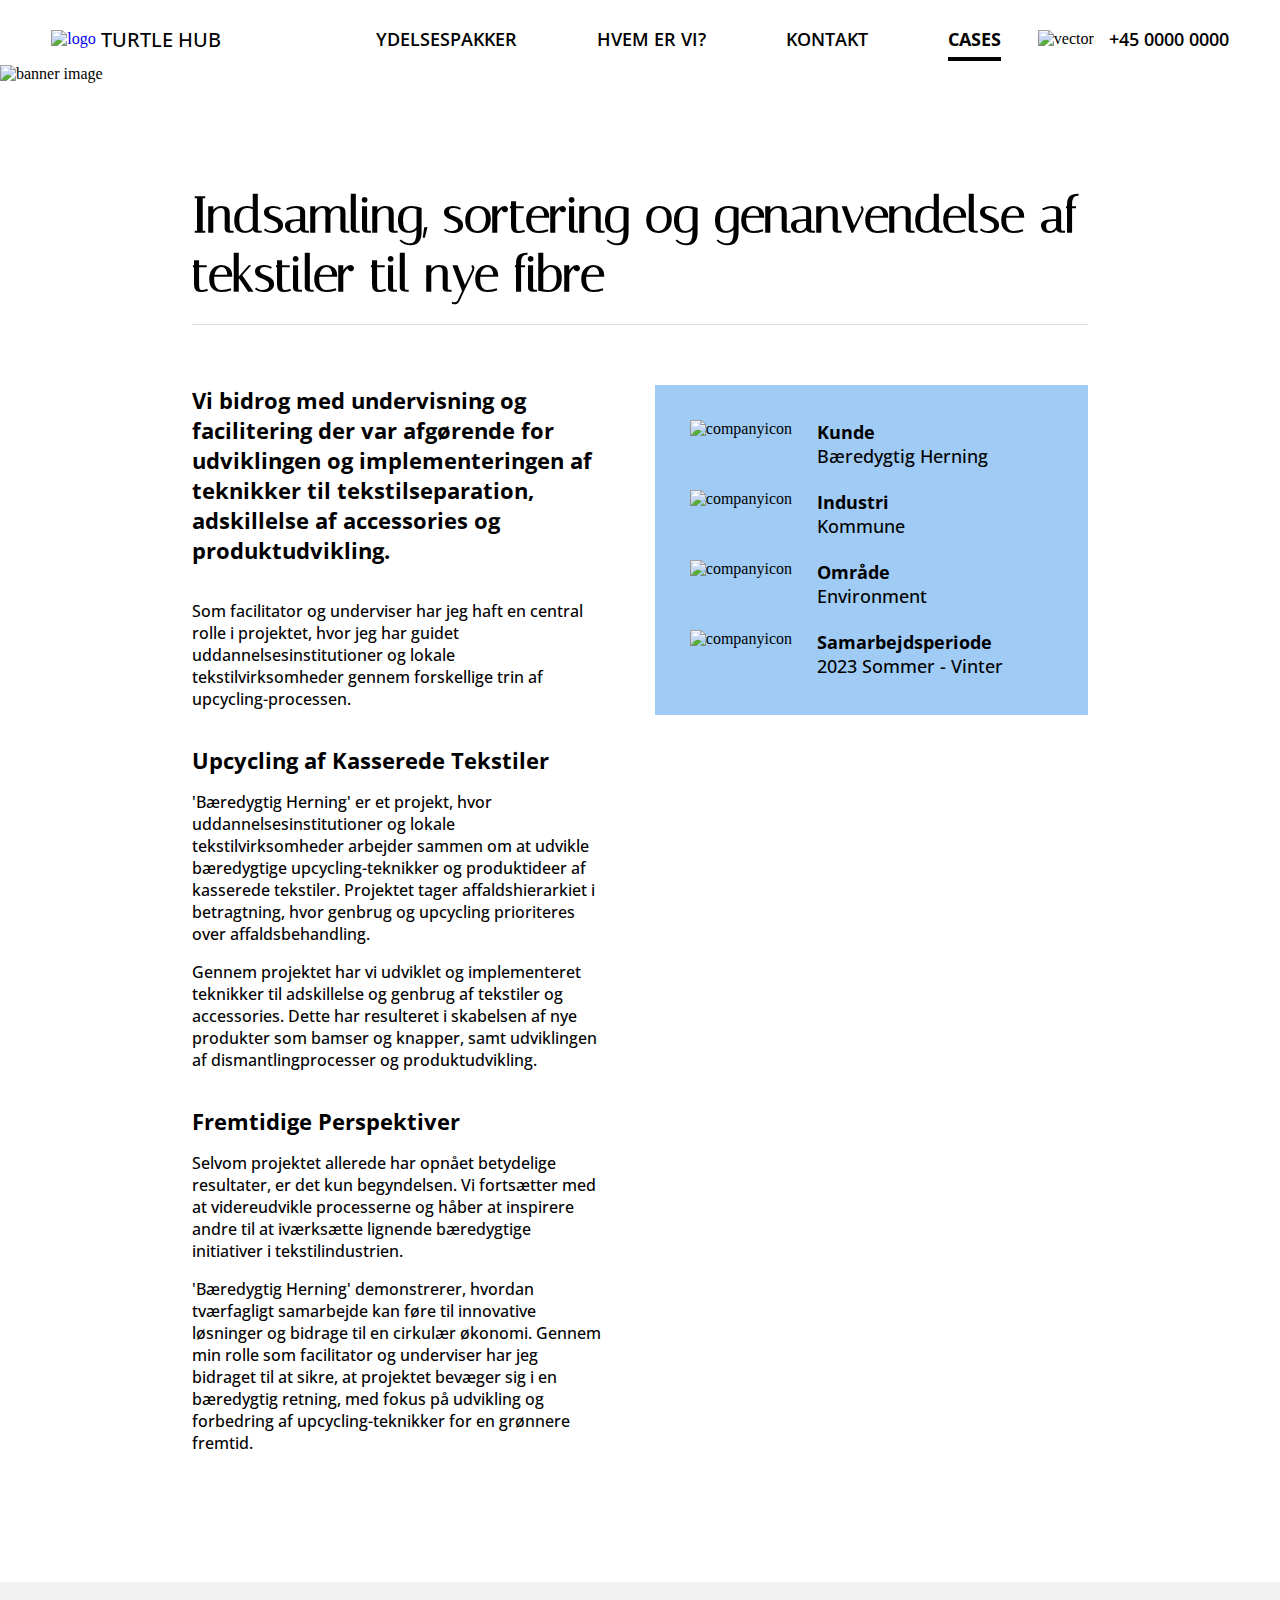
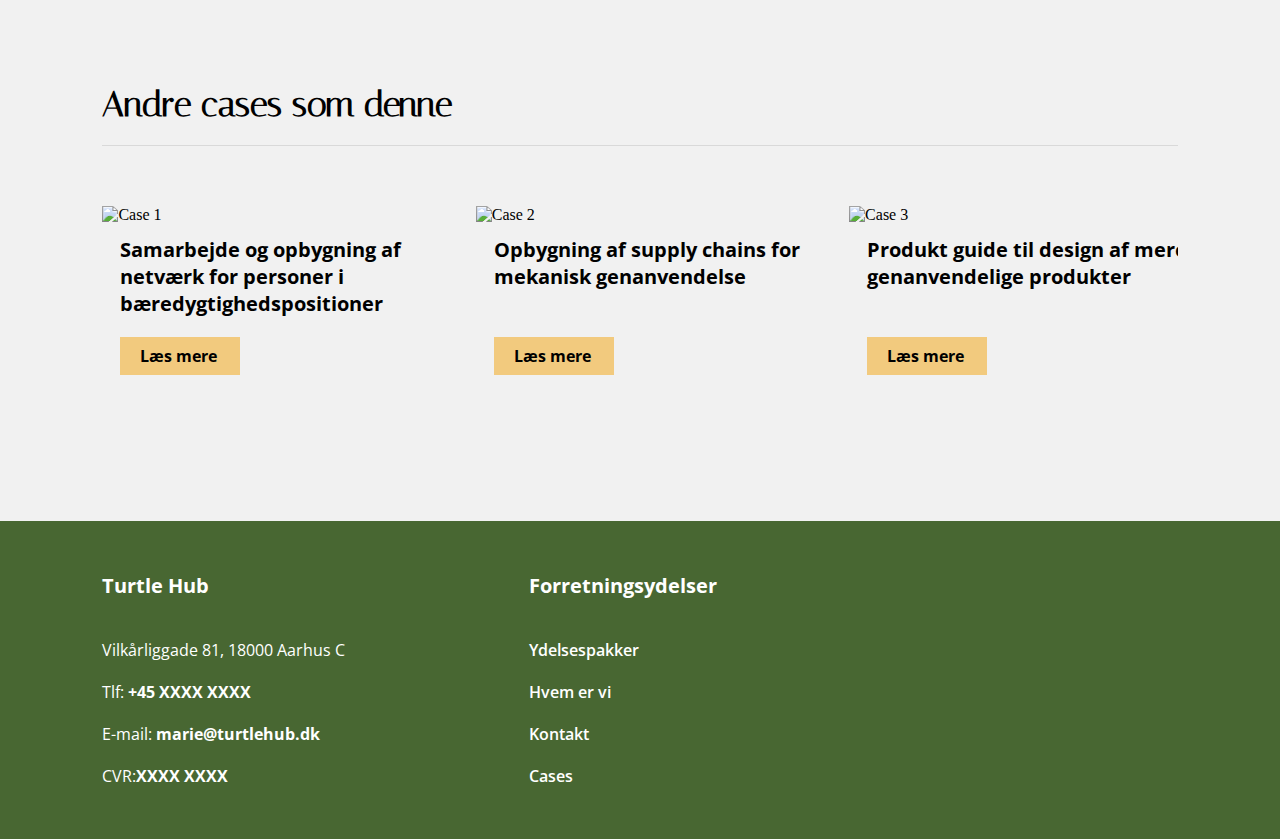
==== case.html @ 4861bdff "først upload" ====
<!DOCTYPE html>
<html lang="en">
    <head>
        <meta charset="UTF-8">
        <meta name="viewport" content="width=device-width, initial-scale=1.0">
        <link rel="stylesheet" href="style.css">
        <script src="script.js" defer></script>
    
        <link rel="stylesheet" href="https://cdnjs.cloudflare.com/ajax/libs/font-awesome/6.2.0/css/all.min.css">
        <link href="https://fonts.googleapis.com/css2?family=Julius+Sans+One&family=Open+Sans:ital,wght@0,300..800;1,300..800&display=swap" rel="stylesheet">
        <link href="https://fonts.googleapis.com/css2?family=Italiana&display=swap" 
        rel="stylesheet"type="text/css">
        <title>Document</title>
    </head>
<body>
    <nav>
        <div class="navbar">
            <div class="nav-img-p">
                <a href="index.html"> <img src="img/turtle.png" alt="logo"></a>
                <p class="logo-name">TURTLE HUB</p>
            </div>
            <ul class="menulinks">
                <li><a href="ydelsepakker.html">YDELSESPAKKER</a></li>
                <li><a href="hvem-er-vi.html">HVEM ER VI?</a></li>
                <li><a href="kontakt.html">KONTAKT</a></li>
                <li><a href="vores-cases.html" class="active">CASES</a></li>
            </ul>
            <div class="nav-img-p number">
                <a> <img  src="img/Vector.png" alt="vector"></a>
                <li><a class="nav-tlf">+45 0000 0000</a></li>
            </div>
            <div class="burger-menu">
                <div class="burger-icon">&#9776;</div>
                <div class="close-icon">&times;</div>
            </div>
        </div>
    </nav>

    
    <div class="banner"> <!-- banner -->
        <img src="img/banner2.png" alt="banner image">
    </div>

<div class="indhold">
    <div>
        <div class="hoved-overskrift extra-margin">
            <h1>Indsamling, sortering og genanvendelse 
                af tekstiler til nye fibre</h1>
        </div>
    
        <div class="artikelboks"> <!-- artikel boks -->
            <div class="artikeltext">
                <p class="undertitel">Vi bidrog med undervisning og facilitering der var afgørende for 
                    udviklingen og implementeringen af teknikker til tekstilseparation, adskillelse af accessories 
                    og produktudvikling.
                </p>
                <div class="tekst1">
                    <p>Som facilitator og underviser har jeg haft en central rolle i projektet, hvor jeg har guidet 
                        uddannelsesinstitutioner og lokale tekstilvirksomheder gennem forskellige trin af 
                        upcycling-processen. 
                    </p>
                </div>
                
                <div class="tekst1">
                    <p class="undertitel">Upcycling af Kasserede Tekstiler</p>
                    <p>'Bæredygtig Herning' er et projekt, hvor uddannelsesinstitutioner og lokale tekstilvirksomheder arbejder 
                        sammen om at udvikle bæredygtige upcycling-teknikker og produktideer af kasserede tekstiler. 
                        Projektet tager affaldshierarkiet i betragtning, hvor genbrug og upcycling prioriteres over affaldsbehandling.
                    </p>
                    <p>Gennem projektet har vi udviklet og implementeret teknikker til adskillelse og genbrug af tekstiler og 
                        accessories. Dette har resulteret i skabelsen af nye produkter som bamser og knapper, samt udviklingen af 
                        dismantlingprocesser og produktudvikling.
                    </p>
                </div>

                <div class="tekst1">
                    <p class="undertitel">Fremtidige Perspektiver</p>
                    <p>Selvom projektet allerede har opnået betydelige resultater, er det kun begyndelsen. Vi fortsætter med at 
                        videreudvikle processerne og håber at inspirere andre til at iværksætte lignende bæredygtige initiativer 
                        i tekstilindustrien.
                    </p>
                    <p>'Bæredygtig Herning' demonstrerer, hvordan tværfagligt samarbejde kan føre til innovative løsninger og 
                        bidrage til en cirkulær økonomi. Gennem min rolle som facilitator og underviser har jeg bidraget til at 
                        sikre, at projektet bevæger sig i en bæredygtig retning, med fokus på udvikling og forbedring af 
                        upcycling-teknikker for en grønnere fremtid.
                    </p>
                </div>
            </div>
    
            <div class="caseoversigt">
                <div class="icony">
                    <img src="img/company.png" alt="companyicon">
                    <div>
                        <p class="text-bold">Kunde</p>
                        <p>Bæredygtig Herning</p>
                    </div>
                </div>
                <div class="icony">
                    <img src="img/person.png" alt="companyicon">
                    <div>
                        <p class="text-bold"> Industri</p>
                        <p>Kommune</p>
                    </div>
                </div>
        
                <div class="icony">
                    <img src="img/planets.png" alt="companyicon">
                    <div>
                        <p class="text-bold">Område</p>
                        <p>Environment</p>
                    </div>
                </div>
        
                <div class="icony">
                    <img src="img/time.png" alt="companyicon">
                    <div>
                        <p class="text-bold">Samarbejdsperiode</p>
                        <p>2023 Sommer - Vinter</p>
                    </div>
                </div>
            </div>
        </div>
    </div>
</div>

<div class="info-box"> <!-- andre cases som denne -->
    <div class="hoved-overskrift mindrefont extra-margin">
        <h1>Andre cases som denne</h1>
    </div>

    <div class="small-cases-container">
        
        <div class="little-case-box">
            <img src="img/caseimg1.png" alt="Case 1">
            <div class="cases-textbox small-casebox">
                <p class="box_overskrift">Samarbejde og 
                    opbygning af netværk for personer i 
                    bæredygtighedspositioner</p>
                <a class="læsmere_knap" href="#">Læs mere</a>
            </div>
        </div>

        <div class="little-case-box">
            <img src="img/caseimg2.png" alt="Case 2">
            <div class="cases-textbox small-casebox">
                <p class="box_overskrift">Opbygning af supply 
                    chains for mekanisk genanvendelse</p>
                <a class="læsmere_knap" href="#">Læs mere</a>
            </div>
        </div>

        <div class="little-case-box">
            <img src="img/caseimg3.png" alt="Case 3">
            <div class="cases-textbox small-casebox">
                <p class="box_overskrift">Produkt guide 
                    til design af mere genanvendelige produkter</p>
                <a class="læsmere_knap" href="#">Læs mere</a>
            </div>
        </div>

        <div class="little-case-box">
            <img src="img/caseimg4.png" alt="Case 4">
            <div class="cases-textbox small-casebox">
                <p class="box_overskrift">LCA analyse skaber baseline 
                    for udvikling mod ressource-besparende produkter.</p>
                <a class="læsmere_knap" href="#">Læs mere</a>
            </div>
        </div>

        <div class="little-case-box">
            <img src="img/caseimg5.png" alt="Case 5">
            <div class="cases-textbox small-casebox">
                <p class="box_overskrift">Mapping af supply chain - 
                    opbygning og community building af netværk i Danmark.</p>
                <a class="læsmere_knap" href="#">Læs mere</a>
            </div>
        </div>
    </div>
</div>

<footer>
    <div class="infohvem">
        <p> Turtle Hub </p>
        <ul class="menulinks-nav">
            <li>Vilkårliggade 81, 18000 Aarhus C</li>
            <li>Tlf: <span class="bold">+45 XXXX XXXX</span></li>
            <li>E-mail: <span class="bold">marie@turtlehub.dk</span></li>
            <li>CVR:<span class="bold">XXXX XXXX</span></li>
        </ul>
    </div>
    <div class="infohvem">
        <p>Forretningsydelser </p>
        <ul class="menulinks-nav">
            <li> <a href="ydelsepakker.html">Ydelsespakker</a></li>
            <li> <a href="hvem-er-vi.html">Hvem er vi</a></li>
            <li> <a href="kontakt.html">Kontakt</a></li>
            <li> <a href="vores-cases.html">Cases</a></li>
    </div>
    <div class="noci">
        <img src="img/insta.png" alt="">
        <img src="img/lindin.png" alt="">
    </div>  
</footer>

</body>
</html>
---- style.css ----
/*----------------------
-------GENERELT---------
----------------------*/
*{
    text-decoration: none;
    margin:0;
    padding: 0;
}
html, body {
    margin: 0;
    padding: 0;
    width: 100%;
    height: 100%;
    min-width:320px;
}

.indhold{
    display: flex;
    flex-direction: column;
    justify-content: center;
    margin: 8% 15% 10%;
    gap:160px;
}

.hoved-overskrift {
   border-bottom:1px solid #D9D9D9;
   padding-bottom:20px;
}

/*----------------------
---GENEREL TYPOGRAFI----
----------------------*/

.hoved-overskrift h1 {
    font-size: 50px;
}

p {
    font-family:"Open Sans", sans-serif;
    font-size:16px;
    font-weight: 500;
}

h1 {
    font-family:"Italiana", sans-serif;
}

#input-form p, #input-form h2 {
    font-family:"Open Sans", sans-serif;
}

.content p {
    font-size:20px;
    font-weight: bold;
    font-family:"Open Sans", sans-serif;
} 

.nav-img-p p {
    font-size: 20px;
}

/*----------------------
-------NAVIGATION-------
----------------------*/

.navbar{
    margin-top: 1%;
    display: flex;
    align-items: center;
    justify-content: space-between;
    padding: 1% 4%;
}

.nav-img-p {
    display:flex;
    align-items: center;
    gap:5px;
}

.nav-img-p a img {
    height:auto;

}

.navbar li{
    list-style: none;
    display: inline-block;
}

.navbar li a{
    font-size: 18px;
    font-weight: bold;
    color: black;
    font-family:"Open Sans", sans-serif;
    font-weight: 600;
}

.menulinks {
    display: flex;
    gap:80px;
    margin-left:10%;
}

.nav-tlf {
    font-weight: 700;
}

.burger-menu{
    display: none;
}

/* Hide the checkbox by default */

.number {
    gap:15px;
}

.number img {
    display: flex;
    align-items: center;
}

.menulinks a.active {
    position: relative;
    font-weight: bold;
}

.menulinks a.active::after {
    content: '';
    display: block;
    width: 100%;
    height: 1mm;
    background-color: currentColor;
    position: absolute;
    bottom: -10px;
}

/*----------------------
-------FOOTER-----------
----------------------*/
footer {
    background-color: #486732;
    display: flex;
    justify-content: space-between;
    padding: 4% 8%;
    align-items: center;
}

.infohvem {
    color: white;
    display: flex;
    flex-direction: column;
    gap:40px;
    align-self: flex-start;
}

.infohvem p {
    font-size: 20px;
    font-weight: 700;
}

.infohvem li{
    list-style: none;
    display: inline-block;
    font-family:"Open Sans", sans-serif;
}

.infohvem li a{
    font-size: 16px;
    font-weight: bold;
    font-family:"Open Sans", sans-serif;
    font-weight: 600;
    color: white;
}

.menulinks-nav {
    display: flex;
    flex-direction: column;
    gap:20px;
}

.noci img{
    width: 60px;
    height:auto;
}

.noci {
    display: flex;
    height:60px;
    gap:50px;
    padding:auto 0;
    margin-right:10%;
}

.bold {
    font-weight: 700;
}



/*---------------------------
-------Subscription Box------
-----------------------------*/

.input-title {
    margin-bottom: 30px;
    font-size: 25px;
    display: flex;
    justify-content: center
}

#input-form {
    display: flex;
    flex-direction: column;
    padding: 8% 20% 10%;
    background-color: #F1F1F1;
    gap:20px;
}

.input-name {
    display: flex;
    flex-direction: column;
    width:calc(50% - 47px);
    gap:8px;
}

.input-other {
    display: flex;
    flex-direction: column;
    gap:8px;
}

.input-group {
    display: flex;
    flex-direction: column;
}

.input-group label {
    font-size: 16px;
    margin-bottom: 5px;
}

.label-inline {
    flex-direction: row;
    gap:70px;
}

.send-field {
    display: flex;
    flex-direction: row;
    gap:10px;
    align-items: flex-end
}

input[type='text'] {
    width: 100%;
}

.input-group input[type="email"] {
    max-width: 100%;
}

.input-group textarea {
    height: 100px;
    max-width:100%;
    resize: none;
}

.input-group input[type="text"],
.input-group input[type="email"],
.input-group textarea {
    height: 25px;
    padding: 10px;
    border: 1px solid #ccc;
    border-radius: 5px;
    font-size: 16px;
    transition: border-color 0.3s ease; /* Add transition effect */
}

.clear-button {
    padding: 8px 34px;
    font-size: 20px;
    background-color: #F2CA7E;
    cursor: pointer;
    border: 1px solid #ccc;
    width:120px;
    font-weight: bold;
    font-family: "Open Sans", sans-serif;
}

/*----------------------
-------FORSIDE----------
----------------------*/

.extra-margin {
    margin-bottom:60px;
}

.info-box {
    width: 100%;
    background-color: #F1F1F1;
    padding: 8% 8% 10%;  /* andre cases/pakker som denne */
    margin-top: 20px;
    box-sizing: border-box;
    display: flex;
    flex-direction: column;
}

.forside-pakker {
    background-color: white;
    padding: 0;
}

.banner {
    width: 100%;
    height: auto;
    display: flex;
    justify-content: flex-start;
    align-items: center;
}

.banner img {
    width: 100%;
    height: auto;
    max-width: 100%;
}

.banner-text {
    display: flex;
    flex-direction: column;
    margin-left:10%;
    position: absolute;
    text-align: flex-start;
    font-family: "Open Sans", sans-serif;
    color: white;
}

.banner-text h1 {
    font-size: 4vw; /* Responsive font size */
    font-weight: 700;
}

.banner-text p {
    font-size: 2vw; /* Responsive font size */
    font-weight: 700;
}

.kundeliste {
    width: 100%;
    height: auto;
    display: flex;
    flex-direction: column;
    justify-content: center;
    align-items: center;
    gap:50px;
    background-color: #F1F1F1;
    padding:8% 15% 10%;
    box-sizing: border-box;
}

.kundetext h1 {
    font-family:"Italiana", sans-serif;
    font-size: 35px;
}

.firmalogoer {
    display: flex;
    flex-wrap: wrap; /* Allow items to wrap */
    justify-content: center; /* Center items horizontally */
    gap: 40px;
}

.firmalogoer img {
    height:60px;
    width:auto;
}

.video-boks{
    width: 100%;
}

.video-boks video {
    width: 100%;
    height: auto;
    max-width: 100%;
}

.kunder{
    width: 100%;
}

.portraitboks{
    display: flex;
    gap:60px;
    align-items: center;
}

.portrait-picture {
    height:auto;
    width: 307px;
}

.esg-picture {
    width:40%;
}

.esgboks {
    display:flex;
    gap:40px;
    align-items: center;
}

.tekst1 {
    display: flex;
    flex-direction: column;
    gap:16px;
}

.tekst1 h1{
    font-size: 35px;
}

.portrait-text {
    margin-right: 6%;
}

.point-list {
    padding-left: 20px;
    width:100%;
    max-width:100%;
}

.point-list li {
    font-family: "Open Sans", sans-serif;
    margin-bottom: 10px;
}

/*----------------------
-------KONTAKT----------
----------------------*/

.kontakt-tekst p{
    font-size:20px;
}

.text-bold {
    font-weight: 700;
}

.kontaktbox {
    display:flex;
    gap:80px;
    align-items: center;
    justify-content: center;
}

.kontakt-indhold {
    display:flex;
    flex-direction: column;
    gap:60px;
}

/*----------------------
-------HVEM ER VI-------
----------------------*/

.centered {
    display: flex;
    justify-content: center;
}

.mindrefont h1 {
    font-size: 35px;
}
.smolbillede1{
    width:30vw;
}
.smolbillede {
   display: none;
}

.hvemerjeg {
    display:flex;
    gap:40px;
    align-items: center;
}

.sporgsmaalbokse{
    align-items: center;
    display: flex;
    justify-content: center;
    font-family:"Italiana", sans-serif;
    font-size: 50px;
}

.Typisk{
    font-size: 50px;
}

.sprogsmaalwrapper {
    display: flex;
    justify-content: center;
    gap:60px;
    padding: 25px;
}

.sporgsmaalbokse1, .sporgsmaalbokse2, .sporgsmaalbokse3, .sporgsmaalbokse4 {
    perspective: 1000px;
    padding: 0;
    display: flex;
    justify-content: center;
    align-items: center;
    position: relative;
    margin: 2%;
    padding: 5%;
    width: 200px;  /* Set a fixed width */
    height: 100px; /* Set a fixed height */
}

.front, .back {
    position: absolute;
    backface-visibility: hidden;
    transition: transform 0.6s;
    width: 100%;
    height: 100%;
    display: flex;
    justify-content: center;
    align-items: center;
    padding: 20px;
    box-sizing: border-box;
    font-family:"Open Sans", sans-serif;
    font-size: 20px;
}

.front {
    transform: rotateY(0deg);
    font-weight: 700;
}

.back {
    transform: rotateY(180deg);
    display: flex;
    justify-content: center;
    align-items: center;
}

.sporgsmaalbokse1:hover .front, .sporgsmaalbokse2:hover .front, .sporgsmaalbokse3:hover .front, .sporgsmaalbokse4:hover .front {
    transform: rotateY(180deg);
}

.sporgsmaalbokse1:hover .back, .sporgsmaalbokse2:hover .back, .sporgsmaalbokse3:hover .back, .sporgsmaalbokse4:hover .back {
    transform: rotateY(0deg);
}

.sporgsmaalbokse1 .front, .sporgsmaalbokse3 .front {
    background-color: #9FCBF4;
}

.sporgsmaalbokse2 .front, .sporgsmaalbokse4 .front {
    background-color: #F2CA7E;
}

.sporgsmaalbokse1 .back, .sporgsmaalbokse3 .back {
    background-color: #9FCBF4;
}

.sporgsmaalbokse2 .back, .sporgsmaalbokse4 .back {
    background-color: #F2CA7E;
}

/*----------------------
-------YDELSES PAKKE----
----------------------*/

.pakke-box {
    display: flex;
    justify-content: center;
    align-items: center;
    flex-wrap: wrap;
    width: 100%;
}

.pakke-reverse {
    flex-direction: row-reverse;
}

.venstre-pakke {
    max-width: 100%;
    height: auto;
    margin-right: 5%;
    box-sizing: border-box;
}

.højre-pakke {
    max-width: 100%;
    height: auto;
    margin-left: 5%;
    box-sizing: border-box;
}

.pakke-box-tekst {
    flex: 1;
    box-sizing: border-box;
    overflow: hidden;
    max-width: 40%;
}

.ekstra-margin {
    margin-bottom: 10px;
}

.pakketekst {
    padding-left: 20px;
    margin: 0;
    list-style-type: disc;
    width: 100%;
    box-sizing: border-box;
}

.pakketekst li {
    font-family: "Open Sans", sans-serif;
    margin-bottom: 10px;
}

.pakke-skabelon-text {
    display: flex;
    flex-direction: column;
    padding-bottom:100px;
}

.image-wrapper {
    width: 100%;
}

.squarewrapper {
    display: flex;
    justify-content: space-evenly;
    flex-wrap: wrap;
    margin-top: 50px;
    gap: 50px; /* Adjust gap as needed */
}

.square {
    background-color: #9FCBF4;
    display: flex;
    flex-direction: column;
    justify-content: space-between;
    align-items: center;
    width: calc(25% - 50px); /* Adjust width for 4 boxes per row */
    padding: 15px 20px;
    box-sizing: border-box; /* Include padding in the element's width and height */
}

.square img {
    max-width: 80px; /* Adjust based on your design */
    margin-top: 20px;
}

.square-tekst {
    display: flex;
    flex-direction: column;
    align-items: center;
    text-align: center;
    gap:20px;
}

.bigger-font {
    font-size: 20px;
}

/*----------------------
-------VORES CASES------
----------------------*/

.cases-indhold {
    display: flex;
    flex-direction: column;
    gap:60px;
}

.content {
    display:flex;
    flex-wrap:wrap;
    flex-direction:column;
    gap:60px;
    justify-content:space-around;
}

.content_udvalg {
    flex-direction:row;
}

.big-case-box {
    display: flex;
    flex-direction: column;
    gap: 15px;
    width: 100%; /* Ensure it uses the full width */
    max-width: 350px;
    flex: 1 1 33.33%; /* Adjust this to make all boxes equal width and height */
    box-sizing: border-box;
}

.big-case_picture {
    width: 100%;
    display: flex;
    justify-content: center;
    align-items: center;
    overflow: hidden;
}

.big-case_picture img {
    width: 100%; 
    height: auto; 
}

.cases-textbox {
    display: flex;
    flex-direction: column;
    justify-content: space-between; /* Ensure the button is pushed to the bottom */
    padding: 0px 18px;
    border-left: 2px solid #AFAFAF;
    gap: 10px;
    box-sizing: border-box;
    flex-grow: 1;
}

.box_overskrift {
    font-size: 20px;
    font-weight: bold;
    font-family: "Open Sans", sans-serif;
    flex-grow: 1; 
    margin-bottom: 10px; 
}

.læsmere_knap {
    padding: 8px 20px;
    background-color:#F2CA7E;
    color: black;
    border: none;
    cursor: pointer;
    font-size:16px;
    font-family: "Open Sans", sans-serif;
    font-weight: bold;
    text-decoration: none;
    width:80px;
}


/*----------------------
-----SPECIFIK CASE------
----------------------*/

.undertitel {
    font-size: 22px;
    font-weight: 700;
}

.artikeltext {
    display: flex;
    flex-direction: column;
    gap:35px;
    flex: 1;
}

.artikelboks {
    display: flex;
    gap:50px;
    align-items: flex-start;
}

.icony {
    display: flex; 
    gap:25px;
}

.icony img {
    height:50px;
}

.icony p {
    font-size: 18px;
}

.caseoversigt{
    display: flex;
    flex-direction: column;
    background-color: #9FCBF4;
    padding:35px 85px 35px 35px;
    gap:20px;
}

.small-casebox {
    border: none;
    width: 100%;
    display: flex;
    flex-direction: column;
    justify-content: space-between;
    height:100%;
}

.info-box h2{
    margin: 10px 0;
    margin-left: 40px;
}

.small-cases-container {
    display: flex;
    justify-content: flex-start;  
    overflow-x: auto;  
    flex-wrap: nowrap;
    width: 100%;  
    scroll-snap-type: x mandatory;
    gap: 15px;
}

.little-case-box {
    display: flex;
    flex-direction: column;
    flex: 0 0 33.33%;   
    scroll-snap-align: start;  
    width: calc(30% - 30px); 
    gap: 12px;
    box-sizing: border-box;
    padding-bottom: 18px;
}

.little-case-box img {
    width: 100%; /* Make the image take the full width of the container */
    height: auto; /* Maintain aspect ratio */
}

/*----------------------
--STYLING AF SCROLLBAR--
----------------------*/

.small-cases-container::-webkit-scrollbar {
    height: 8px;
    background-color: #ddd; 
}

.small-cases-container::-webkit-scrollbar-thumb {
    background-color: green;
}

.crying{
    width: 100%;
}

.ov{
    font-weight: bolder;
    font-size: 50px
}
.ov2{
    font-weight: bold;
}

.unskrift{
    font-weight: bold;
}

.breadtexxt{
    font-weight: 300; 
    font-size: 20px;
}

.kontaktturtle{
    font-size: 25.6px;
    font-weight: 600;
}

/*----------------------
-----MEDIA QUERIE-------
----------------------*/

@media screen and (max-width: 1100px) { 
    .navbar {
            width: 90%; 
        }
    .navbar li a{
        font-size: 90%;
    }
    .square {
        width: calc(50% - 50px); /* Adjust width for 2 boxes per row */
    }

    .pakke-box, .pakke-reverse {
        flex-direction: column;
        justify-content: center;
    }

    .højre-pakke, .venstre-pakke {
        margin:0;
    }

    .pakke-box-tekst {
        max-width:100%;
        padding:20px;
    }
}

@media screen and (max-width: 700px) {
    .carousel img{
        width: calc(100% / 2);
    }

    .banner{
        width: 101%;
    }
    .point-list{
        font-size: 15px;
    } 
    .smollen{
        font: 10px;
    }
    .squarewrapper {
        flex-wrap: wrap;
        justify-content: center;
        gap: 20px;
      }
      
      .square, .square2,.square3,.square4 {
        width: calc(40% - 10px); 
        margin-top: 20px; 
      }
      
    .header-container {
        flex-direction: column;
    }

    .header-container h1 {
        margin-right: 0;
        margin-bottom: 10px;
    }

    .header-container img {
        width: 100%;
        height: auto;
    }
    .carousel img{
        width: 100%;
    }

    .storebillede{
        display: block;
        width: 100%;
    }

    .storebilledwrapper{
        display: flex;
        justify-content: center;
    }

    .hvemerjeg{
    display: flex;
    flex-direction: column;
    }

    .smolbillede1{
       display: none;
    }

    .smolbillede{
        display: block;
    }

    .sprogsmaalwrapper{
        display: flex;
        flex-direction: column;
        justify-content: center;
        width: 120%;
    }
 
    .small-cases-container {
        flex-wrap: wrap; 
        justify-content: center; 
        gap: 10px; 
    }
    .little-case-box {
        flex: 0 0 100%; 
        width: 100%; 
    }
    .artikelboks {
        flex-direction: column-reverse; 
    }
    .menulinks {
        display: none;
        flex-direction: column;
        width: 100%;
        text-align: center;
        position: absolute;
        top: 80px;
        left: 0;
        background-color: white;
    }

    .menulinks.show {
        display: flex;
    }

    .burger-menu {
        display: flex;
        align-items: center;
    }

    .burger-icon,
    .close-icon {
        font-size: 24px;
        cursor: pointer;
    }

    .close-icon {
        display: none;
    }
    .nav-tlf{
        display: none;
    }
    .nav-img-p.number img {
        display: none;
    }
    .menulinks a.active::after {
        display: none;
    }

    .content{
    display: flex;
    flex-direction: column;
    }

    .banner{
    width: 100%;
    }

    .esgboks{
    display: flex;
    flex-direction: column;
    }

    .portraitboks{
        display: flex;
        flex-direction: column;
    }

    .kundeliste{
        width: 100%;
    }

    .footer{
        width: 100%;
    }
}
@media screen and (max-width: 500px){
    .banner{
        width: auto;
    }
.infohvem{
    width: 150%;
}
}
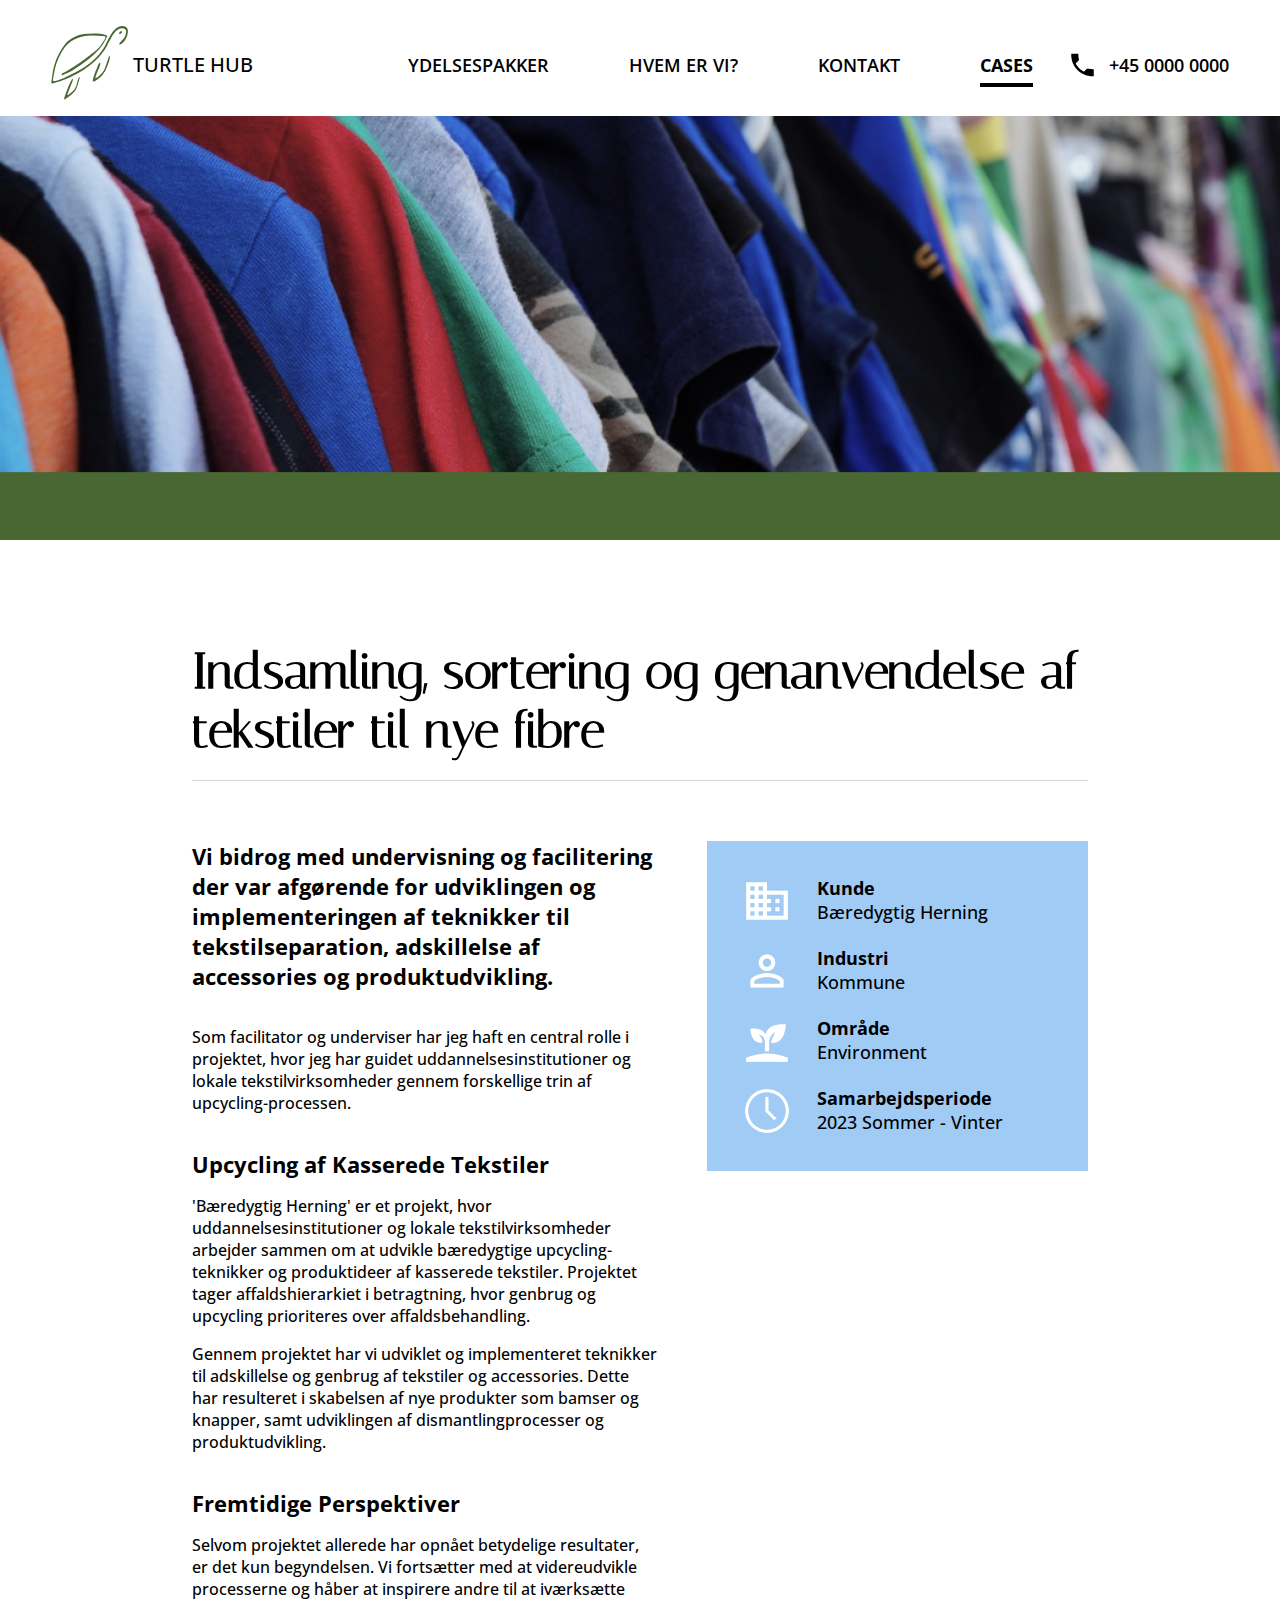
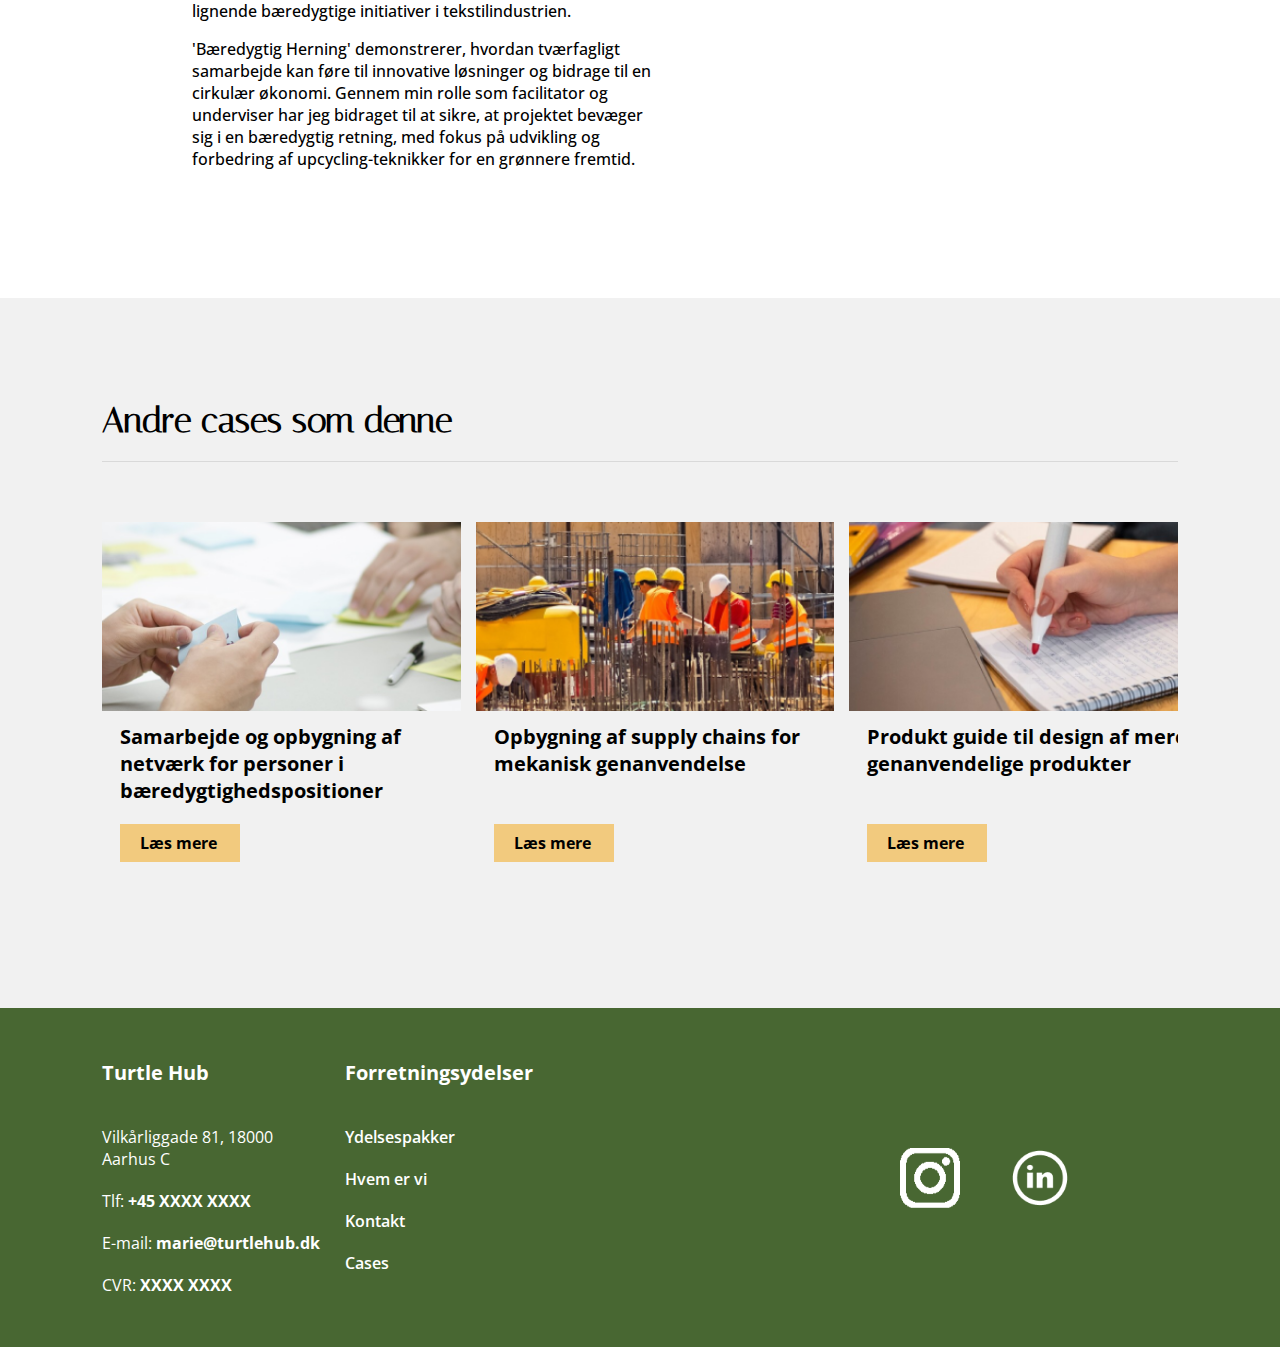
==== commit a432074a: "Add files via upload" ====
--- a/case.html
+++ b/case.html
@@ -178,28 +178,32 @@
     </div>
 </div>
 
-<footer>
-    <div class="infohvem">
-        <p> Turtle Hub </p>
-        <ul class="menulinks-nav">
-            <li>Vilkårliggade 81, 18000 Aarhus C</li>
-            <li>Tlf: <span class="bold">+45 XXXX XXXX</span></li>
-            <li>E-mail: <span class="bold">marie@turtlehub.dk</span></li>
-            <li>CVR:<span class="bold">XXXX XXXX</span></li>
-        </ul>
-    </div>
-    <div class="infohvem">
-        <p>Forretningsydelser </p>
-        <ul class="menulinks-nav">
-            <li> <a href="ydelsepakker.html">Ydelsespakker</a></li>
-            <li> <a href="hvem-er-vi.html">Hvem er vi</a></li>
-            <li> <a href="kontakt.html">Kontakt</a></li>
-            <li> <a href="vores-cases.html">Cases</a></li>
-    </div>
-    <div class="noci">
-        <img src="img/insta.png" alt="">
-        <img src="img/lindin.png" alt="">
-    </div>  
+<footer> <!-- footer -->
+    <div class="infohvem-wrapper">
+        <div class="infohvem">
+            <p>Turtle Hub</p>
+            <ul class="menulinks-nav">
+                <li>Vilkårliggade 81, 18000 Aarhus C</li>
+                <li>Tlf: <span class="bold">+45 XXXX XXXX</span></li>
+                <li>E-mail: <span class="bold">marie@turtlehub.dk</span></li>
+                <li>CVR: <span class="bold">XXXX XXXX</span></li>
+            </ul>
+        </div>
+        <div class="infohvem">
+            <p>Forretningsydelser</p>
+            <ul class="menulinks-nav">
+                <li><a href="ydelsepakker.html">Ydelsespakker</a></li>
+                <li><a href="hvem-er-vi.html">Hvem er vi</a></li>
+                <li><a href="kontakt.html">Kontakt</a></li>
+                <li><a href="vores-cases.html">Cases</a></li>
+            </ul>
+        </div>
+    </div> 
+        <div class="noci">
+            <img src="img/insta.png" alt="Instagram">
+            <img src="img/lindin.png" alt="LinkedIn">
+        </div>
+ 
 </footer>
 
 </body>
--- a/style.css
+++ b/style.css
@@ -153,7 +153,11 @@
     gap:40px;
     align-self: flex-start;
 }
-
+.infohvem-wrapper{
+    display: flex;
+    justify-content: center;
+    gap: 5%;
+}
 .infohvem p {
     font-size: 20px;
     font-weight: 700;
@@ -873,6 +877,15 @@
 ----------------------*/
 
 @media screen and (max-width: 1100px) { 
+    .nav-tlf{
+        display: none;
+    }
+    .nav-img-p.number img {
+        display: none;
+    }
+    .menulinks a.active::after {
+        display: none;
+    }
     .navbar {
             width: 90%; 
         }
@@ -896,16 +909,54 @@
         max-width:100%;
         padding:20px;
     }
-}
-
-@media screen and (max-width: 700px) {
+
+}
+
+
+
+@media screen and (max-width: 843px) {
+    .small-cases-container {
+        flex-wrap: wrap; 
+        justify-content: center; 
+        gap: 10px; 
+    }
+    .sprogsmaalwrapper{
+        width: 110%;
+        gap: 0;
+    }
+    .sporgsmaalbokse1{
+        width: 100%;
+    }
+    .sporgsmaalbokse2{
+        width: 100%;
+    }
+    .sporgsmaalbokse3{
+        width: 100%;
+    }
+    .sporgsmaalbokse4{
+        width: 100%;
+    }
+    footer {
+    padding: 2% 5%;
+    width: 100%;
+    display: flex;
+    flex-direction: column;
+}
+.infohvem-wrapper{
+    display: flex;
+    justify-content: center;
+}
+.noci{
+    width: 1%;
+}
+.infohvem{
+    padding-left: 5%;
+}
+
     .carousel img{
         width: calc(100% / 2);
     }
 
-    .banner{
-        width: 101%;
-    }
     .point-list{
         font-size: 15px;
     } 
@@ -970,11 +1021,7 @@
         width: 120%;
     }
  
-    .small-cases-container {
-        flex-wrap: wrap; 
-        justify-content: center; 
-        gap: 10px; 
-    }
+
     .little-case-box {
         flex: 0 0 100%; 
         width: 100%; 
@@ -1027,7 +1074,7 @@
     }
 
     .banner{
-    width: 100%;
+    width: 118%;
     }
 
     .esgboks{
@@ -1041,18 +1088,122 @@
     }
 
     .kundeliste{
+        width: 118%;
+    }
+
+    footer {
+        padding: 2% 9%;
         width: 100%;
-    }
-
-    .footer{
+ 
+    }
+    form{
+        width: 78%;
+    }
+    .video-boks{
+        width: 130%;
+    }
+    video{
+        width: 130%;
+    }
+}
+@media screen and (max-width: 500px){
+.infohvem{
+    padding-left: 2%;
+}
+footer {
+    padding: 2% 8%;
+    width: 100%;
+    display: flex;
+    flex-direction: column;
+}
+.infohvem-wrapper{
+    display: flex;
+    justify-content: center;
+}
+.noci{
+    width: 1%;
+}
+.sporgsmaalbokse1{
+    width: auto;
+}
+.sporgsmaalbokse2{
+    width: auto;
+}
+.sporgsmaalbokse3{
+    width: auto;
+}
+.sporgsmaalbokse4{
+    width: auto;
+}
+.front{
+    font-size: smaller;
+}
+.back{
+    font-size: smaller;
+}
+.banner{
+    width: 116%;
+}
+.kundeliste{
+    width: 116%;
+}
+form{
+    width: 76%;
+}
+.square, .square2, .square3, .square4 {
+    width: calc(51% - 10px); /* Adjust width for 2 boxes per row */
+    margin-top: 20px; /* Adjust top margin */
+}
+
+.squarewrapper {
+    width: 100%; /* Ensure the wrapper takes full width */
+    padding: 0; /* Remove padding */
+    display: flex; /* Use flexbox */
+    flex-wrap: wrap; /* Allow items to wrap to the next line */
+    justify-content: center; /* Center items horizontally */
+    gap: 10px; /* Add gap between squares */
+}
+.kontaktbox{
+    display: flex;
+    justify-content: center;
+    align-items: center;
+    flex-direction: column;
+}
+
+}
+
+@media screen and (max-width: 280px){
+    .caseoversigt{
+        width: 90%;
+    }
+    .banner{
+        width: 126%;
+    }
+    .kundeliste{
+        width: 126%;
+    }
+    form{
+        width: 83%;
+    }
+    
+    .kontaktbox{
+        display: flex;
+        justify-content: center;
+        align-items: center;
+        flex-direction: column;
+    }
+    footer {
+        padding: 6% 13%;
         width: 100%;
-    }
-}
-@media screen and (max-width: 500px){
-    .banner{
-        width: auto;
-    }
-.infohvem{
-    width: 150%;
-}
-}
+        display: flex;
+        flex-direction: column;
+    }
+    .square, .square2, .square3, .square4 {
+        width: calc(50% - 10px); /* Adjust width for 2 boxes per row */
+        margin-top: 20px; /* Adjust top margin */
+    }
+    .squarewrapper{
+        width: 150%;
+    }
+
+}    